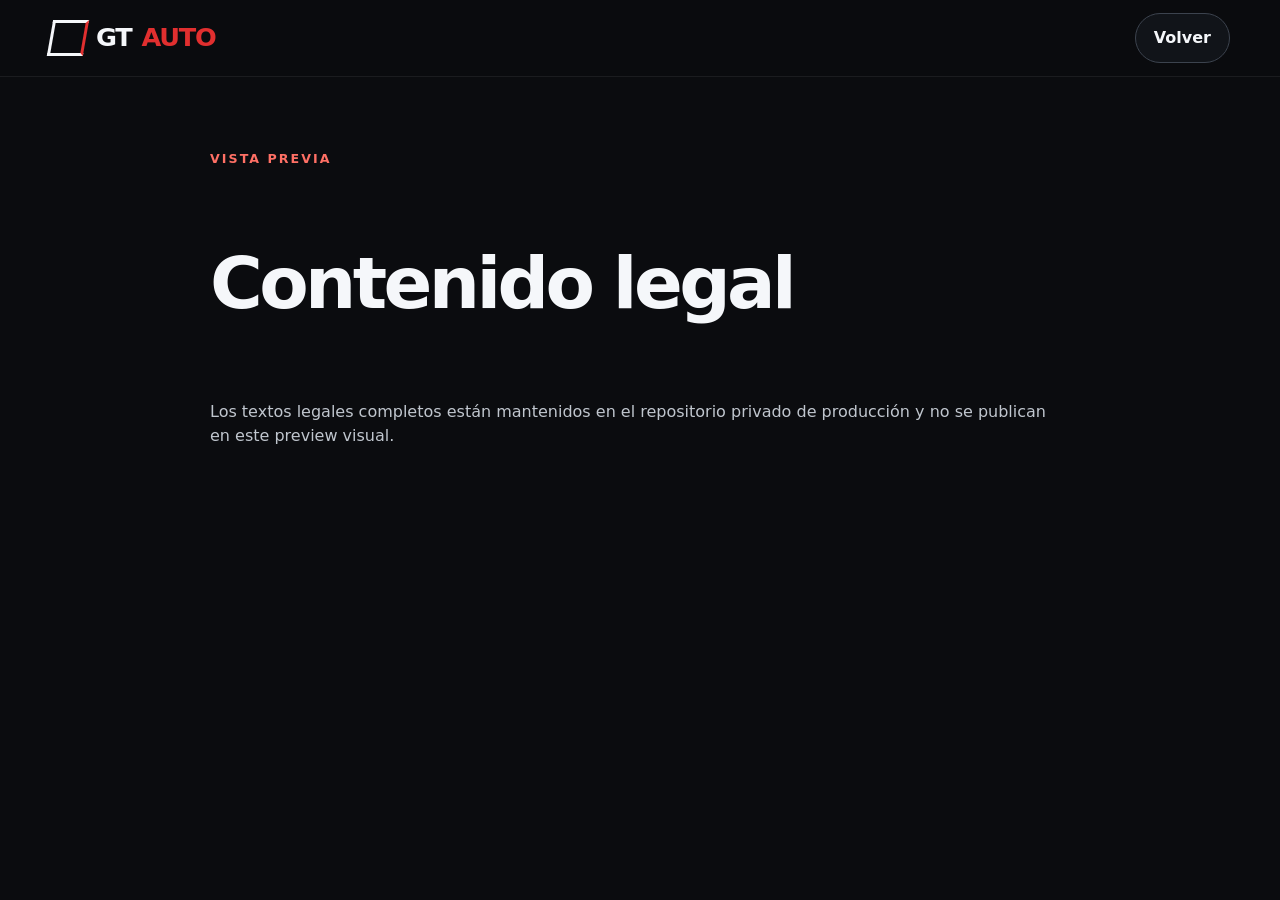
==== aviso-legal.html @ 923c903c "Publish GTAuto visual preview" ====
<!doctype html><html lang="es"><head><meta charset="utf-8"><meta name="viewport" content="width=device-width,initial-scale=1"><meta name="robots" content="noindex,nofollow"><title>Vista previa | GTAuto Cabanillas</title><link rel="stylesheet" href="styles.css"></head><body><header class="site-header"><div class="container nav"><a class="brand" href="./"><i class="brand-mark" aria-hidden="true"></i>GT<span>AUTO</span></a><a class="btn btn-secondary" href="./">Volver</a></div></header><main class="container"><article class="legal"><div class="eyebrow">Vista previa</div><h1>Contenido legal</h1><p>Los textos legales completos están mantenidos en el repositorio privado de producción y no se publican en este preview visual.</p></article></main></body></html>
---- styles.css ----
:root{--bg:#0b0c0f;--surface:#14171c;--surface2:#1b1f25;--text:#f5f7fa;--muted:#aeb5bf;--line:#2a3038;--accent:#e12f2f;--accent2:#ff4d3d;--max:1180px;--radius:18px}*{box-sizing:border-box}html{scroll-behavior:smooth}body{margin:0;background:var(--bg);color:var(--text);font-family:Inter,ui-sans-serif,system-ui,-apple-system,BlinkMacSystemFont,"Segoe UI",sans-serif;line-height:1.55}a{color:inherit;text-decoration:none}button,input,select,textarea{font:inherit}.container{width:min(calc(100% - 32px),var(--max));margin:auto}.topbar{border-bottom:1px solid var(--line);background:#08090b;color:#c9ced6;font-size:.86rem}.topbar .container{display:flex;justify-content:space-between;gap:16px;padding:9px 0}.site-header{position:sticky;top:0;z-index:20;background:rgba(11,12,15,.94);backdrop-filter:blur(14px);border-bottom:1px solid rgba(255,255,255,.07)}.nav{height:76px;display:flex;align-items:center;justify-content:space-between;gap:24px}.brand{display:flex;align-items:center;gap:10px;font-weight:900;letter-spacing:-.05em;font-size:1.6rem}.brand-mark{width:36px;height:36px;border:3px solid var(--text);border-right-color:var(--accent);transform:skew(-10deg)}.brand span{color:var(--accent)}.nav-links{display:flex;align-items:center;gap:24px;font-size:.94rem}.btn{display:inline-flex;align-items:center;justify-content:center;gap:8px;padding:12px 18px;border-radius:999px;border:1px solid transparent;font-weight:800;cursor:pointer;transition:.2s ease}.btn-primary{background:var(--accent);color:#fff}.btn-primary:hover{background:var(--accent2);transform:translateY(-1px)}.btn-secondary{border-color:#3c434e;background:#111419}.hero{position:relative;overflow:hidden;padding:92px 0 78px;background:radial-gradient(circle at 80% 20%,rgba(225,47,47,.18),transparent 32%),linear-gradient(135deg,#0b0c0f,#11151b 65%,#0b0c0f)}.hero:after{content:"";position:absolute;right:-120px;top:40px;width:520px;height:520px;border:1px solid rgba(255,255,255,.06);border-radius:50%;box-shadow:0 0 0 70px rgba(255,255,255,.018),0 0 0 140px rgba(255,255,255,.012)}.hero-grid{position:relative;z-index:1;display:grid;grid-template-columns:1.2fr .8fr;gap:54px;align-items:center}.eyebrow{text-transform:uppercase;letter-spacing:.16em;color:#ff7065;font-size:.79rem;font-weight:900}.hero h1{font-size:clamp(2.8rem,7vw,6.25rem);line-height:.92;letter-spacing:-.065em;margin:14px 0 24px;max-width:860px}.hero p{max-width:700px;color:#c2c8d0;font-size:1.15rem}.hero-actions{display:flex;flex-wrap:wrap;gap:12px;margin-top:30px}.hero-panel{border:1px solid var(--line);background:rgba(18,21,26,.8);padding:28px;border-radius:var(--radius);box-shadow:0 24px 80px rgba(0,0,0,.25)}.hero-panel strong{font-size:2rem;display:block}.hero-panel ul{list-style:none;padding:0;margin:22px 0 0}.hero-panel li{padding:13px 0;border-top:1px solid var(--line);color:#d5dae0}.trustbar{border-top:1px solid var(--line);border-bottom:1px solid var(--line);background:#101216}.trust-grid{display:grid;grid-template-columns:repeat(4,1fr)}.trust-item{padding:22px 18px;border-right:1px solid var(--line)}.trust-item:last-child{border-right:0}.trust-item strong{display:block;font-size:1.08rem}.trust-item span{color:var(--muted);font-size:.9rem}.section{padding:86px 0}.section-head{max-width:760px;margin-bottom:34px}.section h2{font-size:clamp(2rem,4vw,3.5rem);letter-spacing:-.045em;line-height:1.05;margin:10px 0}.section-head p,.muted{color:var(--muted)}.services{display:grid;grid-template-columns:repeat(3,1fr);gap:16px}.card{background:var(--surface);border:1px solid var(--line);border-radius:var(--radius);padding:26px}.card h3{margin:10px 0 8px;font-size:1.2rem}.card p{margin:0;color:var(--muted)}.card .num{color:#ff7065;font-weight:900;font-size:.8rem;letter-spacing:.12em}.engine{background:linear-gradient(120deg,#15181e,#0f1115);border-top:1px solid var(--line);border-bottom:1px solid var(--line)}.engine-grid{display:grid;grid-template-columns:1fr 1fr;gap:34px;align-items:center}.engine-box{min-height:390px;border-radius:var(--radius);border:1px solid #3a2020;background:radial-gradient(circle at 65% 35%,rgba(225,47,47,.24),transparent 34%),repeating-linear-gradient(135deg,transparent 0 14px,rgba(255,255,255,.016) 14px 15px),#111318;display:flex;align-items:flex-end;padding:30px}.engine-box p{max-width:450px;color:#c8cdd4;margin:0}.checks{display:grid;gap:12px;margin:26px 0}.check{display:flex;gap:12px;align-items:flex-start}.check:before{content:"✓";font-weight:900;color:#ff675c}.contact{display:grid;grid-template-columns:.72fr 1.28fr;gap:28px}.contact-panel{background:var(--surface);border:1px solid var(--line);border-radius:var(--radius);padding:28px}.contact-meta{display:grid;gap:18px;margin-top:26px}.contact-meta strong{display:block}.contact-meta span{color:var(--muted)}form{display:grid;grid-template-columns:1fr 1fr;gap:16px}.field{display:grid;gap:7px}.field.full{grid-column:1/-1}.field label{font-size:.88rem;font-weight:800}.field input,.field select,.field textarea{width:100%;background:#0f1115;color:var(--text);border:1px solid #343b45;border-radius:12px;padding:13px 14px;outline:none}.field input:focus,.field select:focus,.field textarea:focus{border-color:#6e7784;box-shadow:0 0 0 3px rgba(255,255,255,.04)}.field textarea{min-height:145px;resize:vertical}.consent{grid-column:1/-1;color:var(--muted);font-size:.86rem;display:flex;gap:10px;align-items:flex-start}.consent input{margin-top:4px}.form-status{grid-column:1/-1;min-height:24px;font-size:.9rem}.hp{position:absolute!important;left:-9999px!important;width:1px!important;height:1px!important;overflow:hidden!important}.footer{border-top:1px solid var(--line);padding:34px 0 110px;color:var(--muted);font-size:.9rem}.footer-grid{display:flex;justify-content:space-between;gap:24px;flex-wrap:wrap}.footer-links{display:flex;gap:18px;flex-wrap:wrap}.legal{max-width:860px;margin:auto;padding:72px 0 100px}.legal h1{font-size:clamp(2.5rem,6vw,4.5rem);letter-spacing:-.05em}.legal h2{margin-top:38px}.legal p,.legal li{color:#c0c6ce}.legal a{text-decoration:underline;text-underline-offset:3px}.mobile-actions{display:none;position:fixed;bottom:0;left:0;right:0;z-index:40;background:rgba(8,9,11,.96);border-top:1px solid var(--line);padding:10px 12px;gap:8px}.mobile-actions .btn{flex:1;padding:11px 10px;font-size:.88rem}@media(max-width:900px){.nav-links a:not(.btn){display:none}.hero{padding:70px 0 58px}.hero-grid,.engine-grid,.contact{grid-template-columns:1fr}.hero-panel{max-width:620px}.trust-grid{grid-template-columns:1fr 1fr}.trust-item:nth-child(2){border-right:0}.trust-item:nth-child(-n+2){border-bottom:1px solid var(--line)}.services{grid-template-columns:1fr 1fr}}@media(max-width:620px){.topbar .container{display:block}.topbar .container span:last-child{display:none}.nav{height:66px}.brand{font-size:1.35rem}.brand-mark{width:30px;height:30px}.nav .btn{display:none}.hero h1{font-size:3.3rem}.hero-actions .btn{width:100%}.services{grid-template-columns:1fr}.trust-grid{grid-template-columns:1fr 1fr}.trust-item{padding:18px 12px}.section{padding:66px 0}form{grid-template-columns:1fr}.field,.field.full{grid-column:1}.mobile-actions{display:flex}.footer{padding-bottom:90px}}
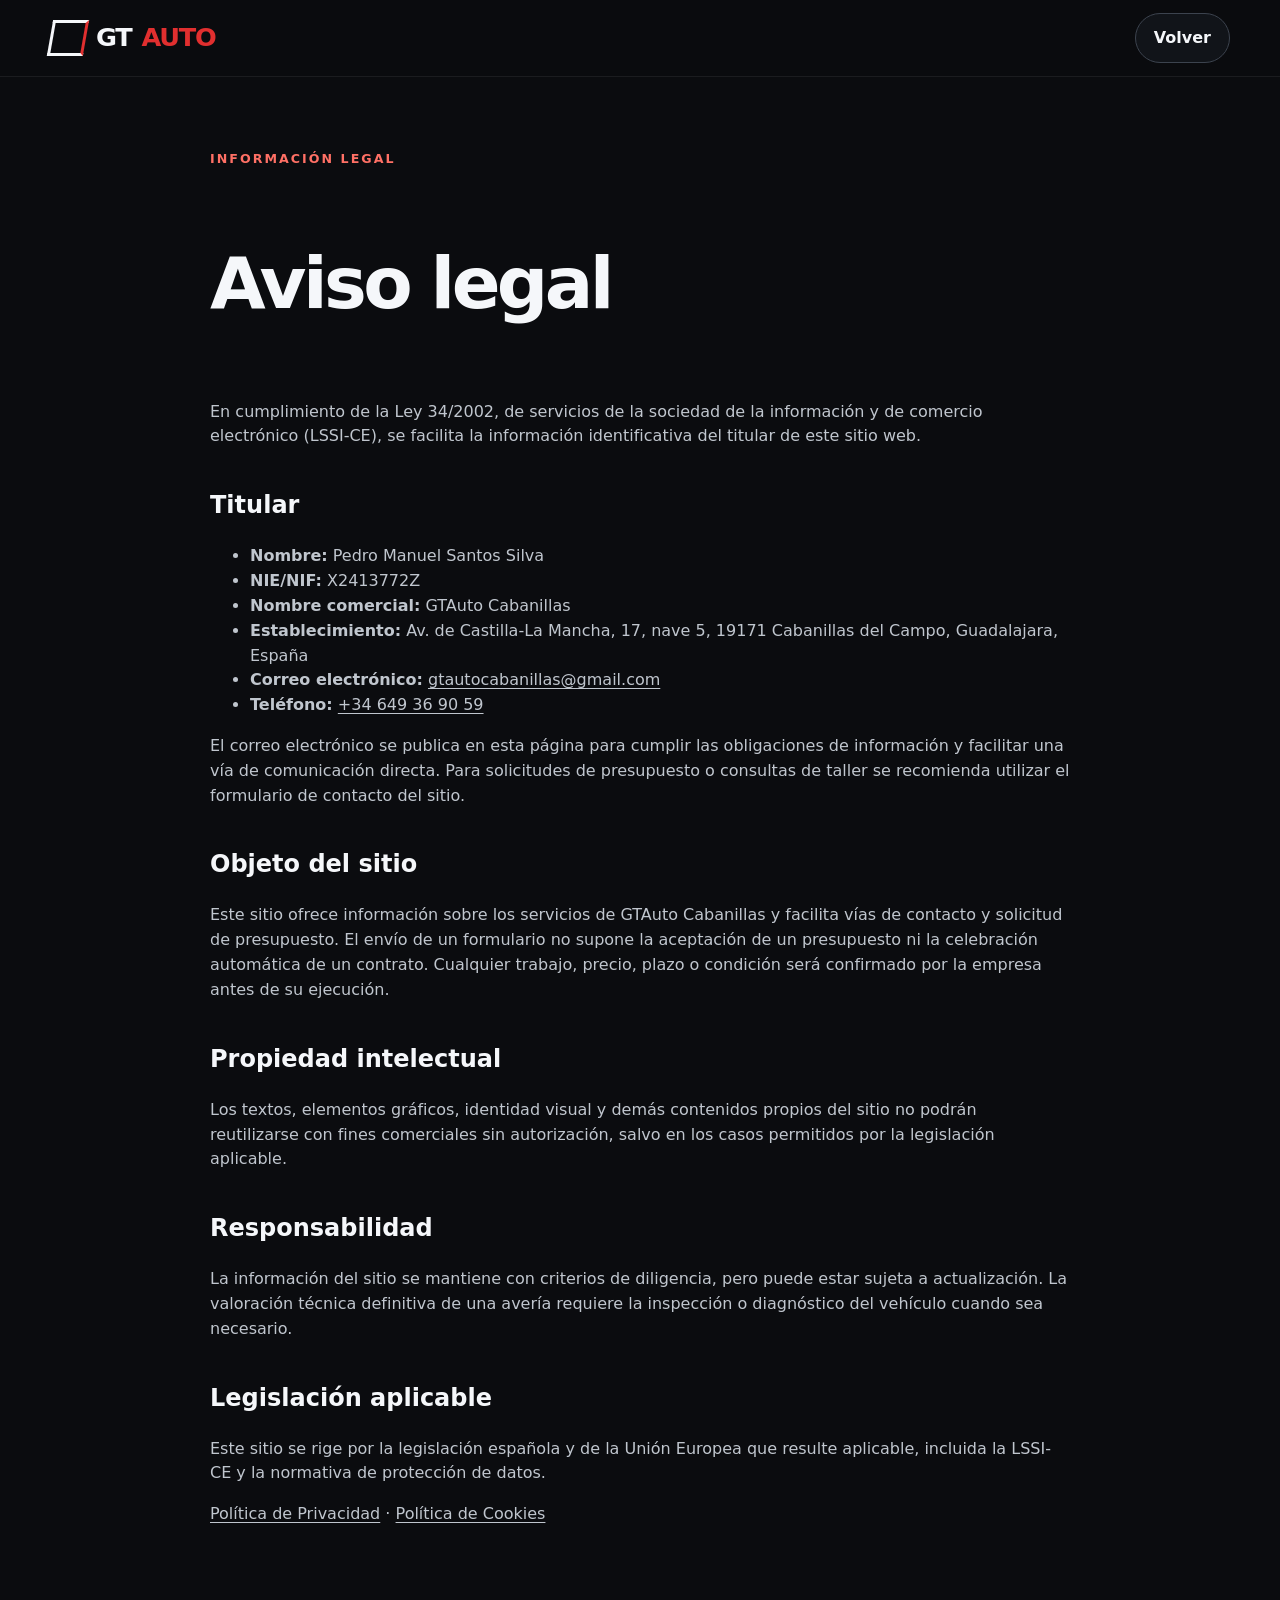
==== commit 3d78b752: "Update preview with reviews and interactive sections" ====
--- a/aviso-legal.html
+++ b/aviso-legal.html
@@ -1 +1 @@
-<!doctype html><html lang="es"><head><meta charset="utf-8"><meta name="viewport" content="width=device-width,initial-scale=1"><meta name="robots" content="noindex,nofollow"><title>Vista previa | GTAuto Cabanillas</title><link rel="stylesheet" href="styles.css"></head><body><header class="site-header"><div class="container nav"><a class="brand" href="./"><i class="brand-mark" aria-hidden="true"></i>GT<span>AUTO</span></a><a class="btn btn-secondary" href="./">Volver</a></div></header><main class="container"><article class="legal"><div class="eyebrow">Vista previa</div><h1>Contenido legal</h1><p>Los textos legales completos están mantenidos en el repositorio privado de producción y no se publican en este preview visual.</p></article></main></body></html>+<!doctype html><html lang="es"><head><meta charset="utf-8"><meta name="viewport" content="width=device-width,initial-scale=1"><title>Aviso legal | GTAuto Cabanillas</title><meta name="robots" content="index,follow"><link rel="stylesheet" href="styles.css"></head><body><header class="site-header"><div class="container nav"><a class="brand" href=""><i class="brand-mark" aria-hidden="true"></i>GT<span>AUTO</span></a><a class="btn btn-secondary" href="">Volver</a></div></header><main class="container"><article class="legal"><div class="eyebrow">Información legal</div><h1>Aviso legal</h1><p>En cumplimiento de la Ley 34/2002, de servicios de la sociedad de la información y de comercio electrónico (LSSI-CE), se facilita la información identificativa del titular de este sitio web.</p><h2>Titular</h2><ul><li><strong>Nombre:</strong> Pedro Manuel Santos Silva</li><li><strong>NIE/NIF:</strong> X2413772Z</li><li><strong>Nombre comercial:</strong> GTAuto Cabanillas</li><li><strong>Establecimiento:</strong> Av. de Castilla-La Mancha, 17, nave 5, 19171 Cabanillas del Campo, Guadalajara, España</li><li><strong>Correo electrónico:</strong> <a href="mailto:gtautocabanillas@gmail.com">gtautocabanillas@gmail.com</a></li><li><strong>Teléfono:</strong> <a href="tel:+34649369059">+34 649 36 90 59</a></li></ul><p>El correo electrónico se publica en esta página para cumplir las obligaciones de información y facilitar una vía de comunicación directa. Para solicitudes de presupuesto o consultas de taller se recomienda utilizar el formulario de contacto del sitio.</p><h2>Objeto del sitio</h2><p>Este sitio ofrece información sobre los servicios de GTAuto Cabanillas y facilita vías de contacto y solicitud de presupuesto. El envío de un formulario no supone la aceptación de un presupuesto ni la celebración automática de un contrato. Cualquier trabajo, precio, plazo o condición será confirmado por la empresa antes de su ejecución.</p><h2>Propiedad intelectual</h2><p>Los textos, elementos gráficos, identidad visual y demás contenidos propios del sitio no podrán reutilizarse con fines comerciales sin autorización, salvo en los casos permitidos por la legislación aplicable.</p><h2>Responsabilidad</h2><p>La información del sitio se mantiene con criterios de diligencia, pero puede estar sujeta a actualización. La valoración técnica definitiva de una avería requiere la inspección o diagnóstico del vehículo cuando sea necesario.</p><h2>Legislación aplicable</h2><p>Este sitio se rige por la legislación española y de la Unión Europea que resulte aplicable, incluida la LSSI-CE y la normativa de protección de datos.</p><p><a href="privacidad.html">Política de Privacidad</a> · <a href="cookies.html">Política de Cookies</a></p></article></main></body></html>
--- a/styles.css
+++ b/styles.css
@@ -1 +1,10 @@
-:root{--bg:#0b0c0f;--surface:#14171c;--surface2:#1b1f25;--text:#f5f7fa;--muted:#aeb5bf;--line:#2a3038;--accent:#e12f2f;--accent2:#ff4d3d;--max:1180px;--radius:18px}*{box-sizing:border-box}html{scroll-behavior:smooth}body{margin:0;background:var(--bg);color:var(--text);font-family:Inter,ui-sans-serif,system-ui,-apple-system,BlinkMacSystemFont,"Segoe UI",sans-serif;line-height:1.55}a{color:inherit;text-decoration:none}button,input,select,textarea{font:inherit}.container{width:min(calc(100% - 32px),var(--max));margin:auto}.topbar{border-bottom:1px solid var(--line);background:#08090b;color:#c9ced6;font-size:.86rem}.topbar .container{display:flex;justify-content:space-between;gap:16px;padding:9px 0}.site-header{position:sticky;top:0;z-index:20;background:rgba(11,12,15,.94);backdrop-filter:blur(14px);border-bottom:1px solid rgba(255,255,255,.07)}.nav{height:76px;display:flex;align-items:center;justify-content:space-between;gap:24px}.brand{display:flex;align-items:center;gap:10px;font-weight:900;letter-spacing:-.05em;font-size:1.6rem}.brand-mark{width:36px;height:36px;border:3px solid var(--text);border-right-color:var(--accent);transform:skew(-10deg)}.brand span{color:var(--accent)}.nav-links{display:flex;align-items:center;gap:24px;font-size:.94rem}.btn{display:inline-flex;align-items:center;justify-content:center;gap:8px;padding:12px 18px;border-radius:999px;border:1px solid transparent;font-weight:800;cursor:pointer;transition:.2s ease}.btn-primary{background:var(--accent);color:#fff}.btn-primary:hover{background:var(--accent2);transform:translateY(-1px)}.btn-secondary{border-color:#3c434e;background:#111419}.hero{position:relative;overflow:hidden;padding:92px 0 78px;background:radial-gradient(circle at 80% 20%,rgba(225,47,47,.18),transparent 32%),linear-gradient(135deg,#0b0c0f,#11151b 65%,#0b0c0f)}.hero:after{content:"";position:absolute;right:-120px;top:40px;width:520px;height:520px;border:1px solid rgba(255,255,255,.06);border-radius:50%;box-shadow:0 0 0 70px rgba(255,255,255,.018),0 0 0 140px rgba(255,255,255,.012)}.hero-grid{position:relative;z-index:1;display:grid;grid-template-columns:1.2fr .8fr;gap:54px;align-items:center}.eyebrow{text-transform:uppercase;letter-spacing:.16em;color:#ff7065;font-size:.79rem;font-weight:900}.hero h1{font-size:clamp(2.8rem,7vw,6.25rem);line-height:.92;letter-spacing:-.065em;margin:14px 0 24px;max-width:860px}.hero p{max-width:700px;color:#c2c8d0;font-size:1.15rem}.hero-actions{display:flex;flex-wrap:wrap;gap:12px;margin-top:30px}.hero-panel{border:1px solid var(--line);background:rgba(18,21,26,.8);padding:28px;border-radius:var(--radius);box-shadow:0 24px 80px rgba(0,0,0,.25)}.hero-panel strong{font-size:2rem;display:block}.hero-panel ul{list-style:none;padding:0;margin:22px 0 0}.hero-panel li{padding:13px 0;border-top:1px solid var(--line);color:#d5dae0}.trustbar{border-top:1px solid var(--line);border-bottom:1px solid var(--line);background:#101216}.trust-grid{display:grid;grid-template-columns:repeat(4,1fr)}.trust-item{padding:22px 18px;border-right:1px solid var(--line)}.trust-item:last-child{border-right:0}.trust-item strong{display:block;font-size:1.08rem}.trust-item span{color:var(--muted);font-size:.9rem}.section{padding:86px 0}.section-head{max-width:760px;margin-bottom:34px}.section h2{font-size:clamp(2rem,4vw,3.5rem);letter-spacing:-.045em;line-height:1.05;margin:10px 0}.section-head p,.muted{color:var(--muted)}.services{display:grid;grid-template-columns:repeat(3,1fr);gap:16px}.card{background:var(--surface);border:1px solid var(--line);border-radius:var(--radius);padding:26px}.card h3{margin:10px 0 8px;font-size:1.2rem}.card p{margin:0;color:var(--muted)}.card .num{color:#ff7065;font-weight:900;font-size:.8rem;letter-spacing:.12em}.engine{background:linear-gradient(120deg,#15181e,#0f1115);border-top:1px solid var(--line);border-bottom:1px solid var(--line)}.engine-grid{display:grid;grid-template-columns:1fr 1fr;gap:34px;align-items:center}.engine-box{min-height:390px;border-radius:var(--radius);border:1px solid #3a2020;background:radial-gradient(circle at 65% 35%,rgba(225,47,47,.24),transparent 34%),repeating-linear-gradient(135deg,transparent 0 14px,rgba(255,255,255,.016) 14px 15px),#111318;display:flex;align-items:flex-end;padding:30px}.engine-box p{max-width:450px;color:#c8cdd4;margin:0}.checks{display:grid;gap:12px;margin:26px 0}.check{display:flex;gap:12px;align-items:flex-start}.check:before{content:"✓";font-weight:900;color:#ff675c}.contact{display:grid;grid-template-columns:.72fr 1.28fr;gap:28px}.contact-panel{background:var(--surface);border:1px solid var(--line);border-radius:var(--radius);padding:28px}.contact-meta{display:grid;gap:18px;margin-top:26px}.contact-meta strong{display:block}.contact-meta span{color:var(--muted)}form{display:grid;grid-template-columns:1fr 1fr;gap:16px}.field{display:grid;gap:7px}.field.full{grid-column:1/-1}.field label{font-size:.88rem;font-weight:800}.field input,.field select,.field textarea{width:100%;background:#0f1115;color:var(--text);border:1px solid #343b45;border-radius:12px;padding:13px 14px;outline:none}.field input:focus,.field select:focus,.field textarea:focus{border-color:#6e7784;box-shadow:0 0 0 3px rgba(255,255,255,.04)}.field textarea{min-height:145px;resize:vertical}.consent{grid-column:1/-1;color:var(--muted);font-size:.86rem;display:flex;gap:10px;align-items:flex-start}.consent input{margin-top:4px}.form-status{grid-column:1/-1;min-height:24px;font-size:.9rem}.hp{position:absolute!important;left:-9999px!important;width:1px!important;height:1px!important;overflow:hidden!important}.footer{border-top:1px solid var(--line);padding:34px 0 110px;color:var(--muted);font-size:.9rem}.footer-grid{display:flex;justify-content:space-between;gap:24px;flex-wrap:wrap}.footer-links{display:flex;gap:18px;flex-wrap:wrap}.legal{max-width:860px;margin:auto;padding:72px 0 100px}.legal h1{font-size:clamp(2.5rem,6vw,4.5rem);letter-spacing:-.05em}.legal h2{margin-top:38px}.legal p,.legal li{color:#c0c6ce}.legal a{text-decoration:underline;text-underline-offset:3px}.mobile-actions{display:none;position:fixed;bottom:0;left:0;right:0;z-index:40;background:rgba(8,9,11,.96);border-top:1px solid var(--line);padding:10px 12px;gap:8px}.mobile-actions .btn{flex:1;padding:11px 10px;font-size:.88rem}@media(max-width:900px){.nav-links a:not(.btn){display:none}.hero{padding:70px 0 58px}.hero-grid,.engine-grid,.contact{grid-template-columns:1fr}.hero-panel{max-width:620px}.trust-grid{grid-template-columns:1fr 1fr}.trust-item:nth-child(2){border-right:0}.trust-item:nth-child(-n+2){border-bottom:1px solid var(--line)}.services{grid-template-columns:1fr 1fr}}@media(max-width:620px){.topbar .container{display:block}.topbar .container span:last-child{display:none}.nav{height:66px}.brand{font-size:1.35rem}.brand-mark{width:30px;height:30px}.nav .btn{display:none}.hero h1{font-size:3.3rem}.hero-actions .btn{width:100%}.services{grid-template-columns:1fr}.trust-grid{grid-template-columns:1fr 1fr}.trust-item{padding:18px 12px}.section{padding:66px 0}form{grid-template-columns:1fr}.field,.field.full{grid-column:1}.mobile-actions{display:flex}.footer{padding-bottom:90px}}+:root{--bg:#0b0c0f;--surface:#14171c;--surface2:#1b1f25;--text:#f5f7fa;--muted:#aeb5bf;--line:#2a3038;--accent:#e12f2f;--accent2:#ff4d3d;--max:1180px;--radius:18px}*{box-sizing:border-box}html{scroll-behavior:smooth}body{margin:0;background:var(--bg);color:var(--text);font-family:Inter,ui-sans-serif,system-ui,-apple-system,BlinkMacSystemFont,"Segoe UI",sans-serif;line-height:1.55}a{color:inherit;text-decoration:none}button,input,select,textarea{font:inherit}.container{width:min(calc(100% - 32px),var(--max));margin:auto}.topbar{border-bottom:1px solid var(--line);background:#08090b;color:#c9ced6;font-size:.86rem}.topbar .container{display:flex;justify-content:space-between;gap:16px;padding:9px 0}.site-header{position:sticky;top:0;z-index:20;background:rgba(11,12,15,.94);backdrop-filter:blur(14px);border-bottom:1px solid rgba(255,255,255,.07)}.nav{height:76px;display:flex;align-items:center;justify-content:space-between;gap:24px}.brand{display:flex;align-items:center;gap:10px;font-weight:900;letter-spacing:-.05em;font-size:1.6rem}.brand-mark{width:36px;height:36px;border:3px solid var(--text);border-right-color:var(--accent);transform:skew(-10deg)}.brand span{color:var(--accent)}.nav-links{display:flex;align-items:center;gap:24px;font-size:.94rem}.btn{display:inline-flex;align-items:center;justify-content:center;gap:8px;padding:12px 18px;border-radius:999px;border:1px solid transparent;font-weight:800;cursor:pointer;transition:.2s ease}.btn-primary{background:var(--accent);color:#fff}.btn-primary:hover{background:var(--accent2);transform:translateY(-1px)}.btn-secondary{border-color:#3c434e;background:#111419}.hero{position:relative;overflow:hidden;padding:92px 0 78px;background:radial-gradient(circle at 80% 20%,rgba(225,47,47,.18),transparent 32%),linear-gradient(135deg,#0b0c0f,#11151b 65%,#0b0c0f)}.hero:after{content:"";position:absolute;right:-120px;top:40px;width:520px;height:520px;border:1px solid rgba(255,255,255,.06);border-radius:50%;box-shadow:0 0 0 70px rgba(255,255,255,.018),0 0 0 140px rgba(255,255,255,.012)}.hero-grid{position:relative;z-index:1;display:grid;grid-template-columns:1.2fr .8fr;gap:54px;align-items:center}.eyebrow{text-transform:uppercase;letter-spacing:.16em;color:#ff7065;font-size:.79rem;font-weight:900}.hero h1{font-size:clamp(2.8rem,7vw,6.25rem);line-height:.92;letter-spacing:-.065em;margin:14px 0 24px;max-width:860px}.hero p{max-width:700px;color:#c2c8d0;font-size:1.15rem}.hero-actions{display:flex;flex-wrap:wrap;gap:12px;margin-top:30px}.hero-panel{border:1px solid var(--line);background:rgba(18,21,26,.8);padding:28px;border-radius:var(--radius);box-shadow:0 24px 80px rgba(0,0,0,.25)}.hero-panel strong{font-size:2rem;display:block}.hero-panel ul{list-style:none;padding:0;margin:22px 0 0}.hero-panel li{padding:13px 0;border-top:1px solid var(--line);color:#d5dae0}.trustbar{border-top:1px solid var(--line);border-bottom:1px solid var(--line);background:#101216}.trust-grid{display:grid;grid-template-columns:repeat(4,1fr)}.trust-item{padding:22px 18px;border-right:1px solid var(--line)}.trust-item:last-child{border-right:0}.trust-item strong{display:block;font-size:1.08rem}.trust-item span{color:var(--muted);font-size:.9rem}.section{padding:86px 0}.section-head{max-width:760px;margin-bottom:34px}.section h2{font-size:clamp(2rem,4vw,3.5rem);letter-spacing:-.045em;line-height:1.05;margin:10px 0}.section-head p,.muted{color:var(--muted)}.services{display:grid;grid-template-columns:repeat(3,1fr);gap:16px}.card{background:var(--surface);border:1px solid var(--line);border-radius:var(--radius);padding:26px}.card h3{margin:10px 0 8px;font-size:1.2rem}.card p{margin:0;color:var(--muted)}.card .num{color:#ff7065;font-weight:900;font-size:.8rem;letter-spacing:.12em}.engine{background:linear-gradient(120deg,#15181e,#0f1115);border-top:1px solid var(--line);border-bottom:1px solid var(--line)}.engine-grid{display:grid;grid-template-columns:1fr 1fr;gap:34px;align-items:center}.engine-box{min-height:390px;border-radius:var(--radius);border:1px solid #3a2020;background:radial-gradient(circle at 65% 35%,rgba(225,47,47,.24),transparent 34%),repeating-linear-gradient(135deg,transparent 0 14px,rgba(255,255,255,.016) 14px 15px),#111318;display:flex;align-items:flex-end;padding:30px}.engine-box p{max-width:450px;color:#c8cdd4;margin:0}.checks{display:grid;gap:12px;margin:26px 0}.check{display:flex;gap:12px;align-items:flex-start}.check:before{content:"✓";font-weight:900;color:#ff675c}.contact{display:grid;grid-template-columns:.72fr 1.28fr;gap:28px}.contact-panel{background:var(--surface);border:1px solid var(--line);border-radius:var(--radius);padding:28px}.contact-meta{display:grid;gap:18px;margin-top:26px}.contact-meta strong{display:block}.contact-meta span{color:var(--muted)}form{display:grid;grid-template-columns:1fr 1fr;gap:16px}.field{display:grid;gap:7px}.field.full{grid-column:1/-1}.field label{font-size:.88rem;font-weight:800}.field input,.field select,.field textarea{width:100%;background:#0f1115;color:var(--text);border:1px solid #343b45;border-radius:12px;padding:13px 14px;outline:none}.field input:focus,.field select:focus,.field textarea:focus{border-color:#6e7784;box-shadow:0 0 0 3px rgba(255,255,255,.04)}.field textarea{min-height:145px;resize:vertical}.consent{grid-column:1/-1;color:var(--muted);font-size:.86rem;display:flex;gap:10px;align-items:flex-start}.consent input{margin-top:4px}.form-status{grid-column:1/-1;min-height:24px;font-size:.9rem}.hp{position:absolute!important;left:-9999px!important;width:1px!important;height:1px!important;overflow:hidden!important}.footer{border-top:1px solid var(--line);padding:34px 0 110px;color:var(--muted);font-size:.9rem}.footer-grid{display:flex;justify-content:space-between;gap:24px;flex-wrap:wrap}.footer-links{display:flex;gap:18px;flex-wrap:wrap}.legal{max-width:860px;margin:auto;padding:72px 0 100px}.legal h1{font-size:clamp(2.5rem,6vw,4.5rem);letter-spacing:-.05em}.legal h2{margin-top:38px}.legal p,.legal li{color:#c0c6ce}.legal a{text-decoration:underline;text-underline-offset:3px}.mobile-actions{display:none;position:fixed;bottom:0;left:0;right:0;z-index:40;background:rgba(8,9,11,.96);border-top:1px solid var(--line);padding:10px 12px;gap:8px}.mobile-actions .btn{flex:1;padding:11px 10px;font-size:.88rem}@media(max-width:900px){.nav-links a:not(.btn){display:none}.hero{padding:70px 0 58px}.hero-grid,.engine-grid,.contact{grid-template-columns:1fr}.hero-panel{max-width:620px}.trust-grid{grid-template-columns:1fr 1fr}.trust-item:nth-child(2){border-right:0}.trust-item:nth-child(-n+2){border-bottom:1px solid var(--line)}.services{grid-template-columns:1fr 1fr}}@media(max-width:620px){.topbar .container{display:block}.topbar .container span:last-child{display:none}.nav{height:66px}.brand{font-size:1.35rem}.brand-mark{width:30px;height:30px}.nav .btn{display:none}.hero h1{font-size:3.3rem}.hero-actions .btn{width:100%}.services{grid-template-columns:1fr}.trust-grid{grid-template-columns:1fr 1fr}.trust-item{padding:18px 12px}.section{padding:66px 0}form{grid-template-columns:1fr}.field,.field.full{grid-column:1}.mobile-actions{display:flex}.footer{padding-bottom:90px}}
+/* Social proof, process and interaction layer */
+.hero-rating{display:inline-flex;align-items:center;gap:10px;margin-top:22px;padding:10px 14px;border:1px solid var(--line);border-radius:999px;background:rgba(10,12,15,.55);color:#dfe3e8;font-size:.9rem;transition:.2s ease}.hero-rating:hover{border-color:#4b5562;background:#151920;transform:translateY(-1px)}.stars{color:#ffba45;letter-spacing:.08em;white-space:nowrap}.rating-arrow{color:var(--muted)}
+.card,.process-step,.review-card,.contact-panel{transition:transform .25s ease,border-color .25s ease,box-shadow .25s ease}.card:hover,.process-step:hover,.review-card:hover{transform:translateY(-5px);border-color:#434b56;box-shadow:0 18px 44px rgba(0,0,0,.2)}
+.process-section{background:#0e1014}.process-grid{display:grid;grid-template-columns:repeat(3,1fr);gap:16px}.process-step{position:relative;overflow:hidden;min-height:245px;padding:28px;border:1px solid var(--line);border-radius:var(--radius);background:linear-gradient(145deg,#15181d,#111318)}.process-step>span{display:inline-grid;place-items:center;width:44px;height:44px;border-radius:50%;background:#201719;color:#ff7065;font-weight:900}.process-step h3{margin:42px 0 10px;font-size:1.35rem}.process-step p{margin:0;color:var(--muted)}.process-step:after{content:"";position:absolute;width:130px;height:130px;border:1px solid rgba(255,255,255,.04);border-radius:50%;right:-55px;top:-55px}.process-cta{display:flex;align-items:center;justify-content:space-between;gap:18px;margin-top:18px;padding:18px 20px;border:1px solid var(--line);border-radius:var(--radius);background:#14171c}.process-cta span{font-weight:800}
+.reviews-section{border-top:1px solid var(--line);border-bottom:1px solid var(--line);background:radial-gradient(circle at 15% 35%,rgba(225,47,47,.11),transparent 30%),#0d0f12}.reviews-grid{display:grid;grid-template-columns:.9fr 1.1fr;gap:44px;align-items:center}.reviews-summary h2{font-size:clamp(2.2rem,4.7vw,4rem);letter-spacing:-.05em;line-height:1;margin:12px 0 24px}.rating-big{display:flex;align-items:center;gap:20px;margin:24px 0}.rating-big>span{font-size:4.6rem;font-weight:950;letter-spacing:-.07em;line-height:1}.rating-big strong{display:block;margin-top:5px}.review-card{position:relative;padding:36px;border:1px solid var(--line);border-radius:calc(var(--radius) + 4px);background:linear-gradient(145deg,#181b20,#121419);box-shadow:0 30px 80px rgba(0,0,0,.22)}.review-mark{position:absolute;top:10px;right:28px;font-size:7rem;line-height:1;color:rgba(225,47,47,.18);font-family:Georgia,serif}.review-card blockquote{position:relative;margin:0 0 28px;font-size:clamp(1.35rem,2.4vw,2.05rem);line-height:1.35;font-weight:800;letter-spacing:-.025em}.review-meta{display:flex;flex-wrap:wrap;gap:10px 14px;align-items:center;padding-top:20px;border-top:1px solid var(--line);color:var(--muted);font-size:.9rem}.review-card>p{margin:24px 0 0;color:var(--muted)}
+.faq-section{padding-top:72px}.faq-grid{display:grid;grid-template-columns:.75fr 1.25fr;gap:42px}.faq-list{display:grid;gap:10px}.faq-list details{border:1px solid var(--line);border-radius:14px;background:var(--surface);overflow:hidden}.faq-list summary{position:relative;cursor:pointer;list-style:none;padding:20px 54px 20px 20px;font-weight:850}.faq-list summary::-webkit-details-marker{display:none}.faq-list summary:after{content:"+";position:absolute;right:20px;top:50%;transform:translateY(-50%);font-size:1.5rem;color:#ff7065;transition:.2s}.faq-list details[open] summary:after{transform:translateY(-50%) rotate(45deg)}.faq-list details p{margin:0;padding:0 20px 20px;color:var(--muted)}
+.reveal{opacity:0;transform:translateY(18px);transition:opacity .55s ease,transform .55s ease}.reveal.is-visible{opacity:1;transform:none}@media(prefers-reduced-motion:reduce){html{scroll-behavior:auto}.reveal{opacity:1;transform:none;transition:none}.card,.process-step,.review-card,.btn,.hero-rating{transition:none}}
+@media(max-width:900px){.process-grid{grid-template-columns:1fr}.process-step{min-height:0}.process-step h3{margin-top:24px}.reviews-grid,.faq-grid{grid-template-columns:1fr}.reviews-grid{gap:28px}.process-cta{align-items:flex-start;flex-direction:column}}
+@media(max-width:620px){.hero-rating{width:100%;justify-content:center;flex-wrap:wrap;border-radius:14px}.rating-big>span{font-size:3.7rem}.review-card{padding:26px}.process-cta .btn{width:100%}}
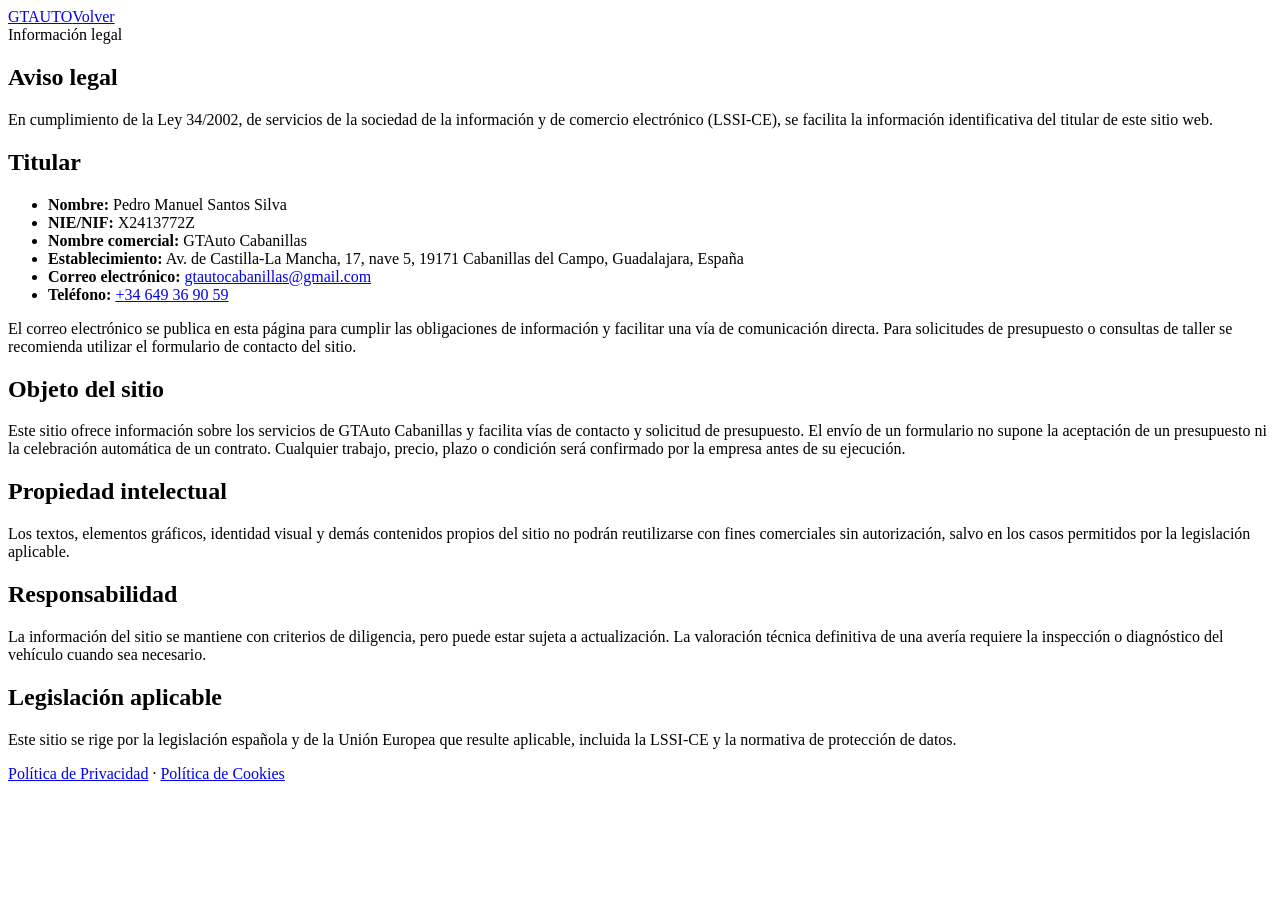
==== commit d1b678e6: "Refresh security and SEO preview" ====
--- a/aviso-legal.html
+++ b/aviso-legal.html
@@ -1 +1 @@
-<!doctype html><html lang="es"><head><meta charset="utf-8"><meta name="viewport" content="width=device-width,initial-scale=1"><title>Aviso legal | GTAuto Cabanillas</title><meta name="robots" content="index,follow"><link rel="stylesheet" href="styles.css"></head><body><header class="site-header"><div class="container nav"><a class="brand" href=""><i class="brand-mark" aria-hidden="true"></i>GT<span>AUTO</span></a><a class="btn btn-secondary" href="">Volver</a></div></header><main class="container"><article class="legal"><div class="eyebrow">Información legal</div><h1>Aviso legal</h1><p>En cumplimiento de la Ley 34/2002, de servicios de la sociedad de la información y de comercio electrónico (LSSI-CE), se facilita la información identificativa del titular de este sitio web.</p><h2>Titular</h2><ul><li><strong>Nombre:</strong> Pedro Manuel Santos Silva</li><li><strong>NIE/NIF:</strong> X2413772Z</li><li><strong>Nombre comercial:</strong> GTAuto Cabanillas</li><li><strong>Establecimiento:</strong> Av. de Castilla-La Mancha, 17, nave 5, 19171 Cabanillas del Campo, Guadalajara, España</li><li><strong>Correo electrónico:</strong> <a href="mailto:gtautocabanillas@gmail.com">gtautocabanillas@gmail.com</a></li><li><strong>Teléfono:</strong> <a href="tel:+34649369059">+34 649 36 90 59</a></li></ul><p>El correo electrónico se publica en esta página para cumplir las obligaciones de información y facilitar una vía de comunicación directa. Para solicitudes de presupuesto o consultas de taller se recomienda utilizar el formulario de contacto del sitio.</p><h2>Objeto del sitio</h2><p>Este sitio ofrece información sobre los servicios de GTAuto Cabanillas y facilita vías de contacto y solicitud de presupuesto. El envío de un formulario no supone la aceptación de un presupuesto ni la celebración automática de un contrato. Cualquier trabajo, precio, plazo o condición será confirmado por la empresa antes de su ejecución.</p><h2>Propiedad intelectual</h2><p>Los textos, elementos gráficos, identidad visual y demás contenidos propios del sitio no podrán reutilizarse con fines comerciales sin autorización, salvo en los casos permitidos por la legislación aplicable.</p><h2>Responsabilidad</h2><p>La información del sitio se mantiene con criterios de diligencia, pero puede estar sujeta a actualización. La valoración técnica definitiva de una avería requiere la inspección o diagnóstico del vehículo cuando sea necesario.</p><h2>Legislación aplicable</h2><p>Este sitio se rige por la legislación española y de la Unión Europea que resulte aplicable, incluida la LSSI-CE y la normativa de protección de datos.</p><p><a href="privacidad.html">Política de Privacidad</a> · <a href="cookies.html">Política de Cookies</a></p></article></main></body></html>+<!doctype html><html lang="es"><head><meta charset="utf-8"><meta name="viewport" content="width=device-width,initial-scale=1"><title>Aviso legal | GTAuto Cabanillas</title><meta name="robots" content="noindex,nofollow"><link rel="canonical" href="https://gtautocabanillas.com/aviso-legal.html"><link rel="stylesheet" href="/gtauto-cabanillas-preview/styles.css"></head><body><header class="site-header"><div class="container nav"><a class="brand" href="/gtauto-cabanillas-preview/"><i class="brand-mark" aria-hidden="true"></i>GT<span>AUTO</span></a><a class="btn btn-secondary" href="/gtauto-cabanillas-preview/">Volver</a></div></header><main class="container"><article class="legal"><div class="eyebrow">Información legal</div><h1>Aviso legal</h1><p>En cumplimiento de la Ley 34/2002, de servicios de la sociedad de la información y de comercio electrónico (LSSI-CE), se facilita la información identificativa del titular de este sitio web.</p><h2>Titular</h2><ul><li><strong>Nombre:</strong> Pedro Manuel Santos Silva</li><li><strong>NIE/NIF:</strong> X2413772Z</li><li><strong>Nombre comercial:</strong> GTAuto Cabanillas</li><li><strong>Establecimiento:</strong> Av. de Castilla-La Mancha, 17, nave 5, 19171 Cabanillas del Campo, Guadalajara, España</li><li><strong>Correo electrónico:</strong> <a href="mailto:gtautocabanillas@gmail.com">gtautocabanillas@gmail.com</a></li><li><strong>Teléfono:</strong> <a href="tel:+34649369059">+34 649 36 90 59</a></li></ul><p>El correo electrónico se publica en esta página para cumplir las obligaciones de información y facilitar una vía de comunicación directa. Para solicitudes de presupuesto o consultas de taller se recomienda utilizar el formulario de contacto del sitio.</p><h2>Objeto del sitio</h2><p>Este sitio ofrece información sobre los servicios de GTAuto Cabanillas y facilita vías de contacto y solicitud de presupuesto. El envío de un formulario no supone la aceptación de un presupuesto ni la celebración automática de un contrato. Cualquier trabajo, precio, plazo o condición será confirmado por la empresa antes de su ejecución.</p><h2>Propiedad intelectual</h2><p>Los textos, elementos gráficos, identidad visual y demás contenidos propios del sitio no podrán reutilizarse con fines comerciales sin autorización, salvo en los casos permitidos por la legislación aplicable.</p><h2>Responsabilidad</h2><p>La información del sitio se mantiene con criterios de diligencia, pero puede estar sujeta a actualización. La valoración técnica definitiva de una avería requiere la inspección o diagnóstico del vehículo cuando sea necesario.</p><h2>Legislación aplicable</h2><p>Este sitio se rige por la legislación española y de la Unión Europea que resulte aplicable, incluida la LSSI-CE y la normativa de protección de datos.</p><p><a href="/gtauto-cabanillas-preview/privacidad.html">Política de Privacidad</a> · <a href="/gtauto-cabanillas-preview/cookies.html">Política de Cookies</a></p></article></main></body></html>
